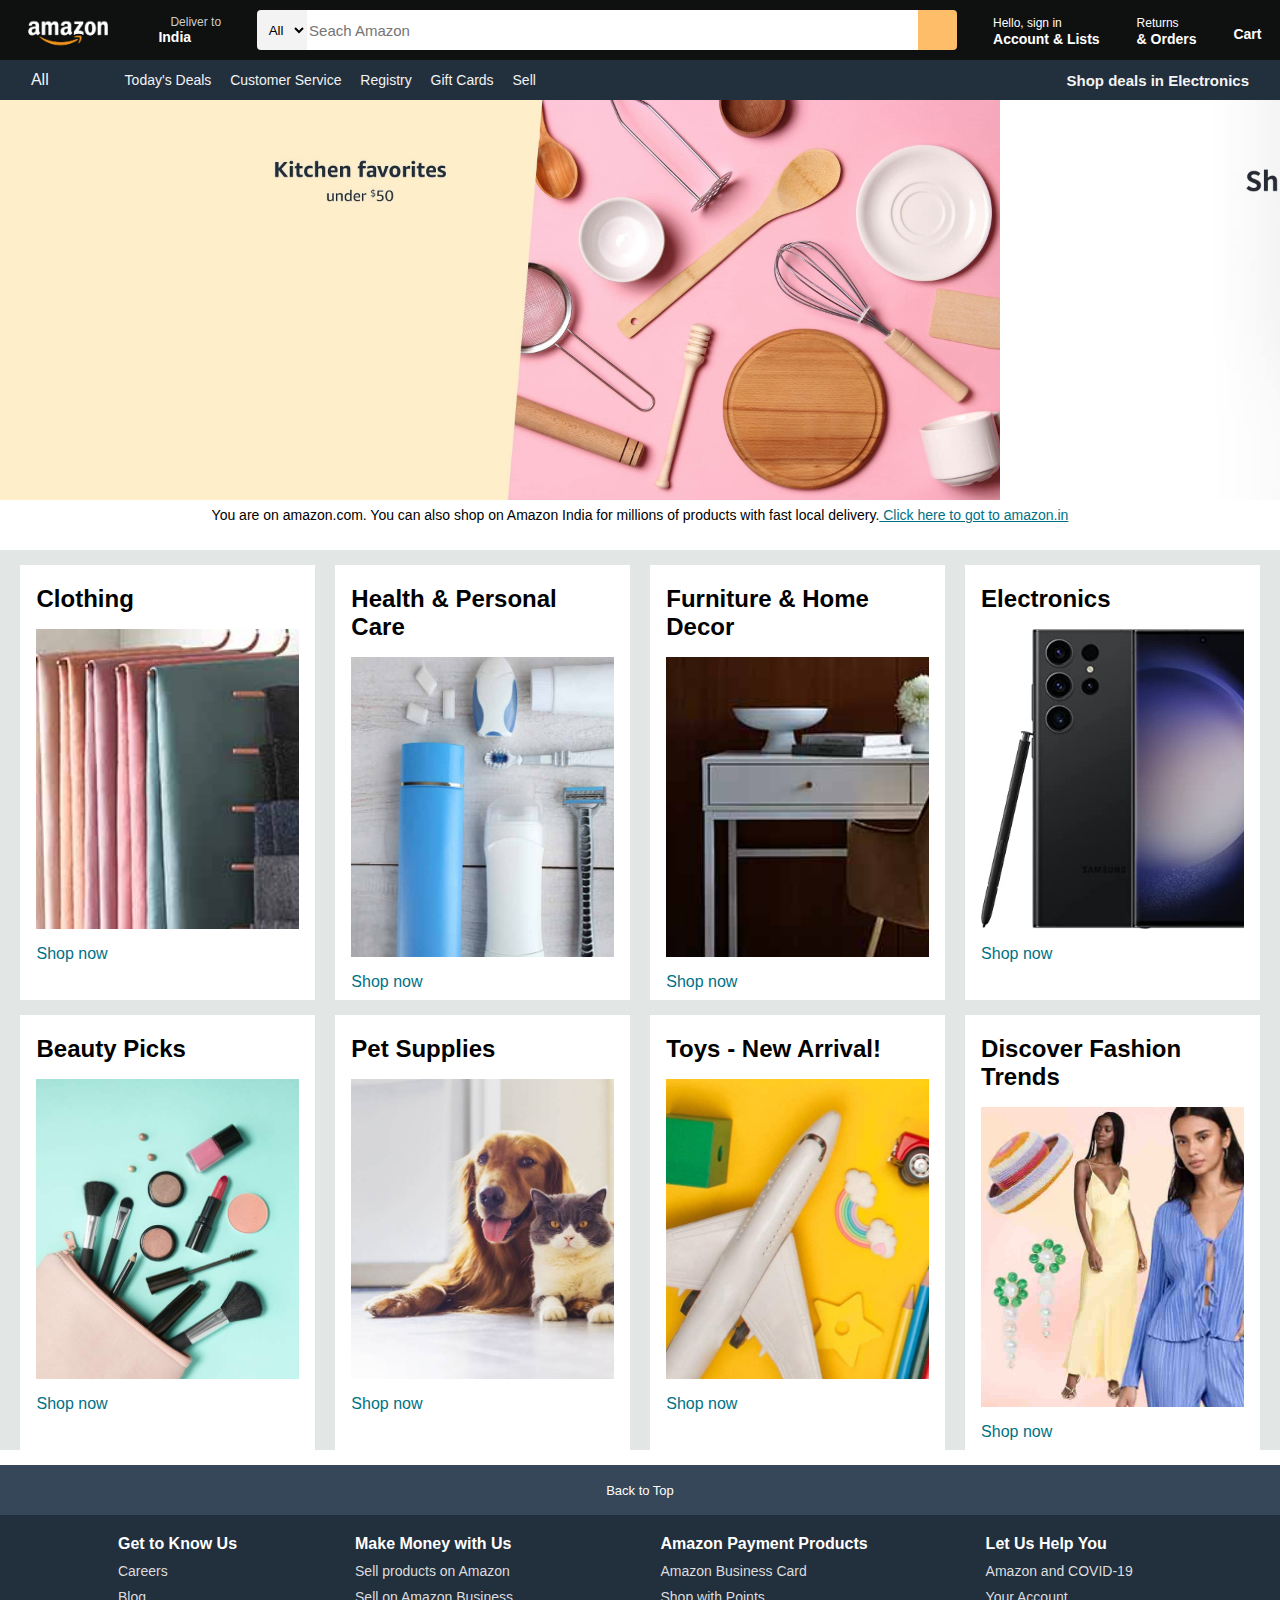
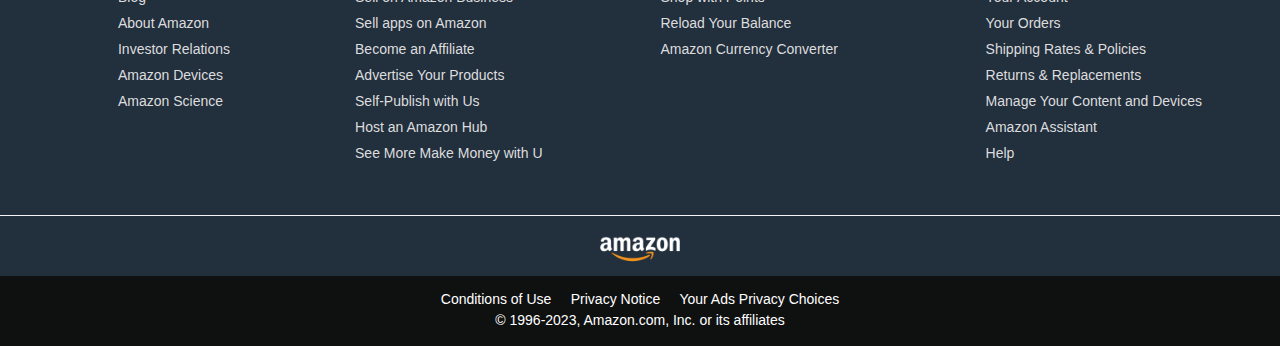
==== index.html @ b9f0f502 "Add files via upload" ====
<!DOCTYPE html>
<html lang="en">

<head>
    <meta charset="UTF-8">
    <meta http-equiv="X-UA-Compatible" content="IE=edge">
    <meta name="viewport" content="width=device-width, initial-scale=1.0">
    <link rel="stylesheet" href="style.css">
    <link rel="stylesheet" href="https://cdnjs.cloudflare.com/ajax/libs/font-awesome/6.4.0/css/all.min.css"
        integrity="sha512-iecdLmaskl7CVkqkXNQ/ZH/XLlvWZOJyj7Yy7tcenmpD1ypASozpmT/E0iPtmFIB46ZmdtAc9eNBvH0H/ZpiBw=="
        crossorigin="anonymous" referrerpolicy="no-referrer" />
    <title>Amazon_CLONE</title>
</head>

<body>
    <header>
        <div class="navbar">
            <div class="logo border"></div>
            
            <div class="nav-addr border">
                <p class="deliver">Deliver to</p>
                <div class="addr-icon">
                    <i class="fa-solid fa-location-dot"></i>
                    <p class="location">India</p>
                </div>
            </div>

            <div class="nav-search">
                <select class="search-select">
                    <option value="all" style="text-align: center;">All</option>
                    <option value="">Groceries and Gourmet Food</option>
                    <option value="">Industrial and Scientific</option>
                    <option value="">Handmade</option>
                    <option value="">Books</option>   
                    <option value="">Clothing, Shoes, and Jewelry</option> 
                    <option value="">Home and Kitchen</option> 
                    <option value="">Health and Personal Care</option> 
                    <option value="">Beauty and Personal Care</option>  
                    <option value="">Automotive</option> 
                    <option value="">Toys and Games</option> 
                    <option value="">Sports and Outdoors</option> 
                    <option value="">Tools and Home Improvement</option>   
                    <option value="">Office Products</option>  
                    <option value="">Movies and TV Shows</option>   
                    <option value="">Music</option> 
                    <option value="">Pet Supplies</option>
                </select>
                  
                <input class="search-input" placeholder="Seach Amazon">
                <div class="search-icon">
                    <i class="fa-solid fa-magnifying-glass"></i>
                </div>
            </div>

            <div class="nav-signin border">
                <p><span>Hello, sign in</span></p>
                <p class="nav-second">Account & Lists</p>
            </div>

            <div class="nav-signin border">
                <p><span>Returns</span></p>
                <p class="nav-second">& Orders</p>
            </div>

            <div class="nav-cart border">
                <i class="fa-solid fa-cart-shopping"></i>Cart
            </div>
        </div>

        <div class="nav-panel">
            <div class="panel-all border">
                <i class="fa-solid fa-bars"></i> All
            </div>
            <div class="panel-option">
                    <a href="">Today's Deals</a>
                    <a href="">Customer Service</a>
                    <a href="">Registry</a>
                    <a href="">Gift Cards</a>
                    <a href="">Sell</a>
            </div>
            <div class="panel-deals border">
                <p>Shop deals in Electronics</p>
            </div>
        </div>
    </header>

    <div class="hero-section">
        <div class="image-container">
            <img src="hero images/hero1_image.jpg" alt="Image 1">
            <img src="hero images/hero2_image.jpg" alt="Image 2">
            <img src="hero images/hero3_image.jpg" alt="Image 3">
            <img src="hero images/hero4_image.jpg" alt="Image 4">
            <img src="hero images/hero5_image.jpg" alt="Image 5">
        </div>
          
        <div class="hero-msg">
            <p>You are on amazon.com. You can also shop on Amazon India for millions of products with fast local
                delivery.<a href=""> Click here to got to amazon.in</a></p>
        </div>
    </div>

    <div class="shop-section">
        
            <div class="box1 box">
                <div class="box-content">
                    <h2>Clothing</h2>
                    <div class="box-img" style="background-image: url('box images/box1_image.jpg');"></div>
                    <a href="">Shop now</a>
                </div>
            </div>
            <div class="box2 box">
                <div class="box-content">
                    <h2>Health & Personal Care</h2>
                    <div class="box-img" style="background-image: url('box images/box2_image.jpg');"></div>
                    <a href="">Shop now</a>
                </div>
            </div>
            <div class="box3 box">
                <div class="box-content">
                    <h2>Furniture & Home Decor</h2>
                    <div class="box-img" style="background-image: url('box images/box3_image.jpg');"></div>
                    <a href="">Shop now</a>
                </div>
            </div>
            <div class="box4 box">
                <div class="box-content">
                    <h2>Electronics</h2>
                    <div class="box-img" style="background-image: url('box images/box4_image.jpg');"></div>
                    <a href="">Shop now</a>
                </div>
            </div>

            <div class="box5 box">
                <div class="box-content">
                    <h2>Beauty Picks</h2>
                    <div class="box-img" style="background-image: url('box images/box5_image.jpg');"></div>
                    <a href="">Shop now</a>
                </div>
            </div>
            <div class="box6 box">
                <div class="box-content">
                    <h2>Pet Supplies</h2>
                    <div class="box-img" style="background-image: url('box images/box6_image.jpg');"></div>
                    <a href="">Shop now</a>
                </div>
            </div>
            <div class="box7 box">
                <div class="box-content">
                    <h2>Toys - New Arrival!</h2>
                    <div class="box-img" style="background-image: url('box images/box7_image.jpg');"></div>
                    <a href="">Shop now</a>
                </div>
            </div>
            <div class="box8 box">
                <div class="box-content">
                    <h2>Discover Fashion Trends</h2>
                    <div class="box-img" style="background-image: url('box images/box8_image.jpg');"></div>
                    <a href="">Shop now</a>
                </div>
            </div>
    </div>

    <footer>
        <div class="foot-panel1">Back to Top</div>
        
        <div class="foot-panel2">
            <ul>
                <span>Get to Know Us</span>
                <a href="">Careers</a>
                <a href="">Blog</a>
                <a href="">About Amazon</a>
                <a href="">Investor Relations</a>
                <a href="">Amazon Devices</a>
                <a href="">Amazon Science</a>
            </ul>
            <ul>
                <span>Make Money with Us</span>
                <a href="">Sell products on Amazon</a>
                <a href="">Sell on Amazon Business</a>
                <a href="">Sell apps on Amazon</a>
                <a href="">Become an Affiliate</a>
                <a href="">Advertise Your Products</a>
                <a href="">Self-Publish with Us</a>
                <a href="">Host an Amazon Hub</a>
                <a href="">See More Make Money with U</a>
            </ul>
            <ul>
                <span>Amazon Payment Products</span>
                <a href="">Amazon Business Card</a>
                <a href="">Shop with Points</a>
                <a href="">Reload Your Balance</a>
                <a href="">Amazon Currency Converter</a>

            </ul>
            <ul>
                <span>Let Us Help You</span>
                <a href="">Amazon and COVID-19</a>
                <a href="">Your Account</a>
                <a href="">Your Orders</a>
                <a href="">Shipping Rates & Policies</a>
                <a href="">Returns & Replacements</a>
                <a href="">Manage Your Content and Devices</a>
                <a href="">Amazon Assistant</a>
                <a href="">Help</a>
            </ul>
        </div>

        <div class="foot-panel3">
            <div class="logo"></div>
        </div>

        <div class="foot-panel4">
           <div class="pages">
                <a>Conditions of Use</a> &nbsp;&nbsp;&nbsp;
                <a>Privacy Notice</a> &nbsp;&nbsp;&nbsp;
                <a>Your Ads Privacy Choices</a>
           </div>
            <div class="copyright">© 1996-2023, Amazon.com, Inc. or its affiliates</div>
        </div>
    </footer>
</body>
</html>
---- style.css ----
*{
    margin: 0px;
    font-family: Arial, Helvetica, sans-serif;
}

.navbar{
    height: 60px;
    background-color: #0f1111;
    color: white;
    display: flex;
    align-items: center;
    justify-content:space-around;
}

.logo{
    height: 50px;
    width: 100px;
    background-image: url("amazon_logo.png");
    background-size:cover;
}

.border{
    border: 1px solid transparent;
}
.border:hover{
    border: 1px solid white;
}

.deliver{
    color: #cccccc;
    font-size: 12px;
    margin-left: 15px;
}

.location{
    font-size: 14px;
    font-weight: 700;
    margin-left: 3px;
}

.addr-icon{
    display: flex;
}

.nav-search{
    display: flex;
    height: 40px;
    width: 700px;
    border-radius: 5px;
}

.nav-search:hover{
    border: 2px solid orange;
}

.search-select{
    background-color: #f3f3f3;
    width: 50px;
    text-align: left;
    border-top-left-radius: 4px;
    border-bottom-left-radius: 4px;
    border: none;
}

.search-input{
    width: 100%;
    font-size: 15px;
    border: none;
}

.search-icon{
    width: 45px;
    display: flex;
    justify-content: center;
    align-items: center;
    background-color: #febd68;
    color: #0f1111;
    font-size: 20px;
    border-top-right-radius: 4px;
    border-bottom-right-radius: 4px;
    border: none;
}

.nav-signin span{
    font-size: 12px;
}

.nav-second{
    font-size: 14px;
    font-weight: 700;
}

.nav-cart{
    font-size: 14px;
    font-weight: 700;
}

.nav-cart i{
    font-size: 25px;
}

.nav-panel{
    height: 40px;
    background-color: #222f3d;
    color: #f3f3f3;
    display: flex;
    align-items: center;
    justify-content: space-around;
}

.panel-option a{
    margin-left: 15px;
    display: inline;
    color: #f3f3f3;
    text-decoration: none;
}

.panel-option a:hover{
    text-decoration: underline;
}

.panel-option{
    width: 70%;
    font-size: 14px;
}
.panel-deals{
    font-size: 15px;
    font-weight: 700;
}

.image-container{
    background-size: cover;
    height: 400px;
    display: flex;
    justify-content: space-between;
    animation: moveImages 35s infinite;
}

@keyframes moveImages{
    0% {
      transform: translateX(10%);
    }
    20% {
      transform: translateX(-70%);
    }
    40% {
      transform: translateX(-150%);
    }
    60% {
      transform: translateX(-230%);
    }
    80% {
      transform: translateX(-300%);
    }
}


.hero-msg{
    background-color: white;
    color: black;
    height: 30px;
    font-size: 14px;
    display: flex;
    align-items: center;
    justify-content: center;
    margin-bottom: 20px;
}

.hero-msg a{
    color: #007185;
}

/* shop-section */
.shop-section{
    display: flex;
    flex-wrap: wrap;
    justify-content: space-evenly;
    background-color: #e2e7e6;
}
.box{
    height: 400px;
    width: 23%;
    background-color: white;
    padding: 20px 0px 15px;
    margin-top: 15px;
}

.box-img{
    height: 300px;
    background-size:cover;
    margin-top: 1rem;
    margin-bottom: 1rem;
}

.box-content{
    margin-left: 16px;
    margin-right: 16px;
}

.box-content a{
    color: #007185;
    text-decoration: none;
}
.box-content a:hover{
    text-decoration: underline;
}


/* footer */
footer{
    margin-top: 15px;
}

.foot-panel1{
    background-color: #37475a;
    color: white;
    font-size: 13px;
    height: 50px;
    display: flex;
    justify-content: center;
    align-items: center;
}

.foot-panel2{
    background-color: #222f3d;
    color: white;
    height: 300px;
    display: flex;
    justify-content: space-evenly;
}

ul{
    margin-top: 20px;
}

ul span{
    font-size: 16px;
    font-weight: 700;
}

ul a{
    display: block;
    text-decoration: none;
    font-size: 14px;
    margin-top: 10px;
    color: #dddddd;
}
ul a:hover{
    text-decoration: underline;
}

.foot-panel3{
    background-color: #222f3d;
    border-top: 1px solid whitesmoke;
    height: 60px;
    display: flex;
    justify-content: center;
    align-items: center;
}

.logo{
    height: 50px;
    width: 100px;
    background-image: url("amazon_logo.png");
    background-size:cover;
}

/* foot-panel 4 */
.foot-panel4{
    background-color: #0f1111;
    color: white;
    height: 70px;
    font-size: 14px;
    text-align: center;

}
.pages {
    padding-top: 15px;
}
.copyright {
    padding-top: 5px;
}
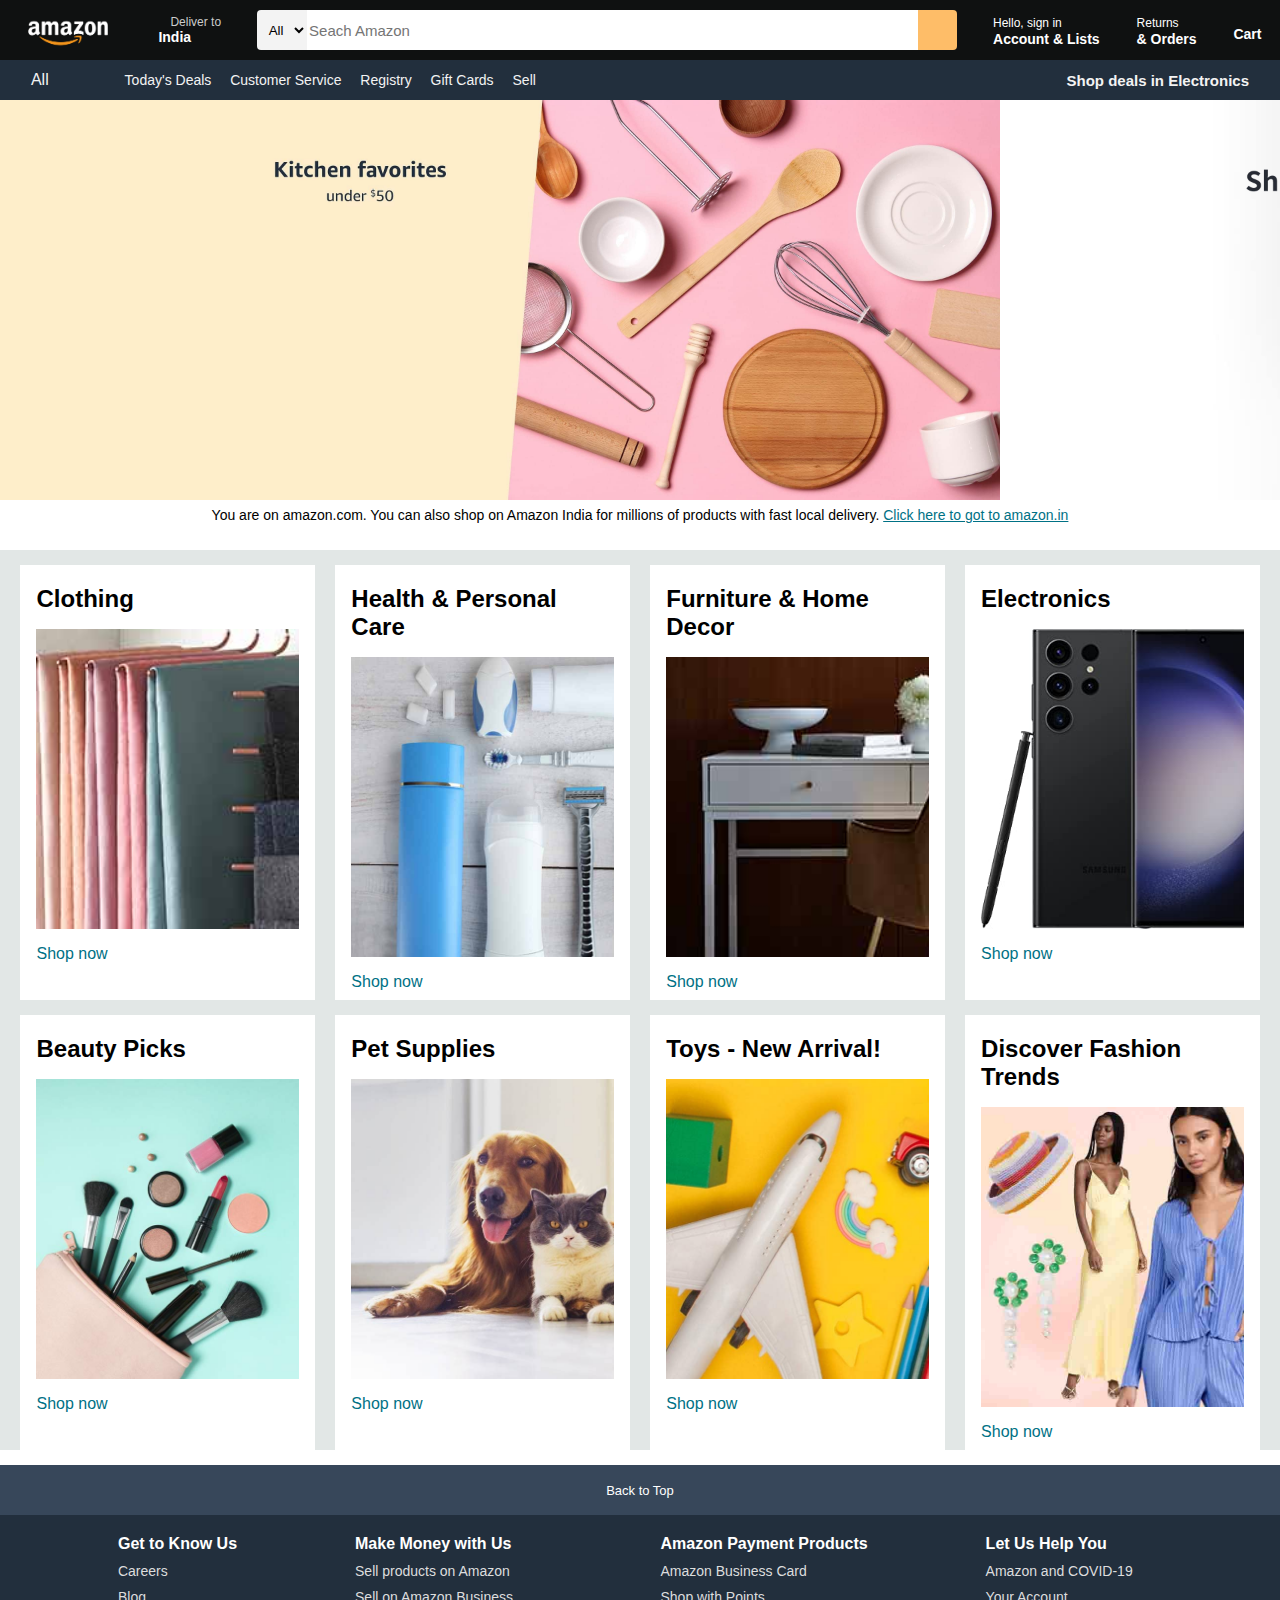
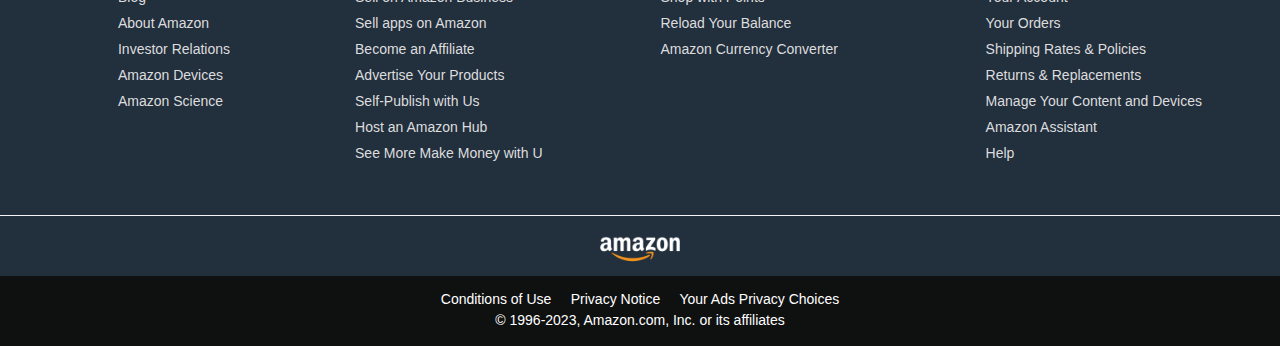
==== commit a459321c: "Add files via upload" ====
--- a/index.html
+++ b/index.html
@@ -95,7 +95,7 @@
           
         <div class="hero-msg">
             <p>You are on amazon.com. You can also shop on Amazon India for millions of products with fast local
-                delivery.<a href=""> Click here to got to amazon.in</a></p>
+                delivery. <a href="">Click here to got to amazon.in</a></p>
         </div>
     </div>
 
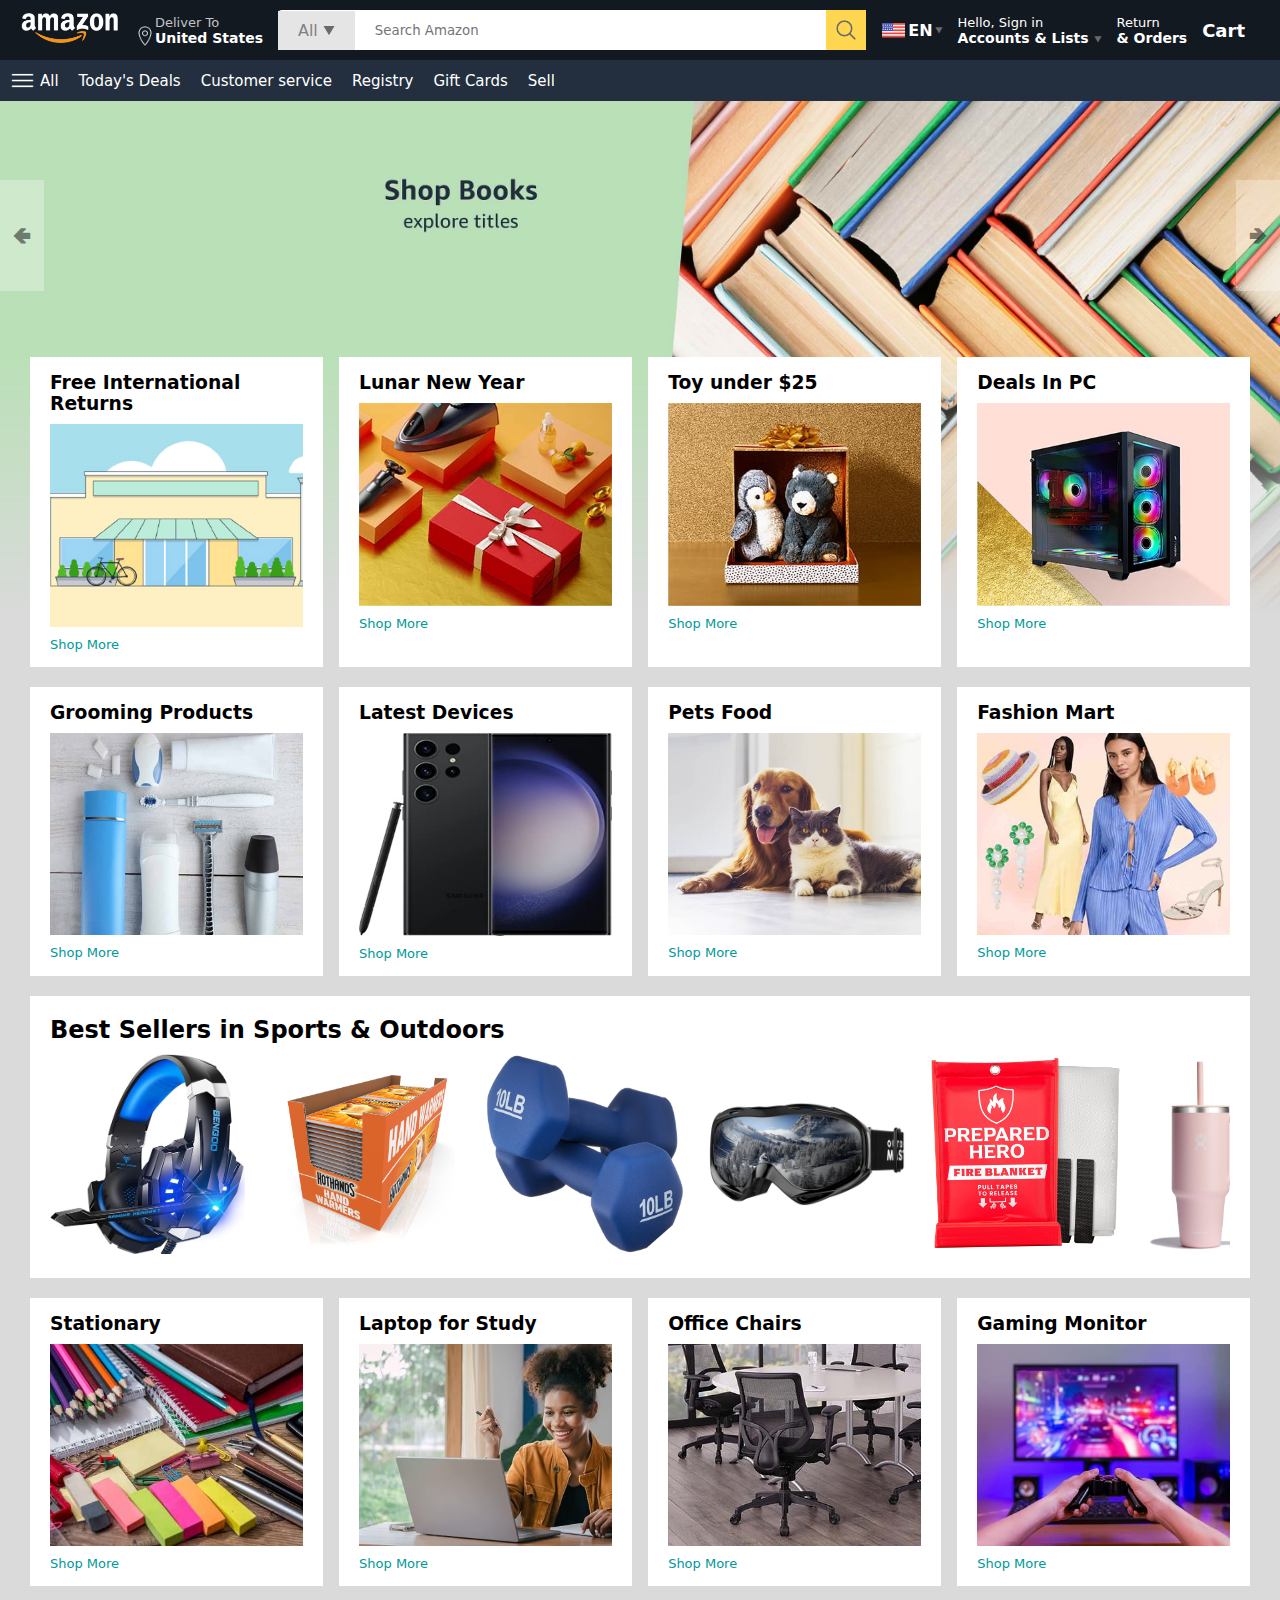
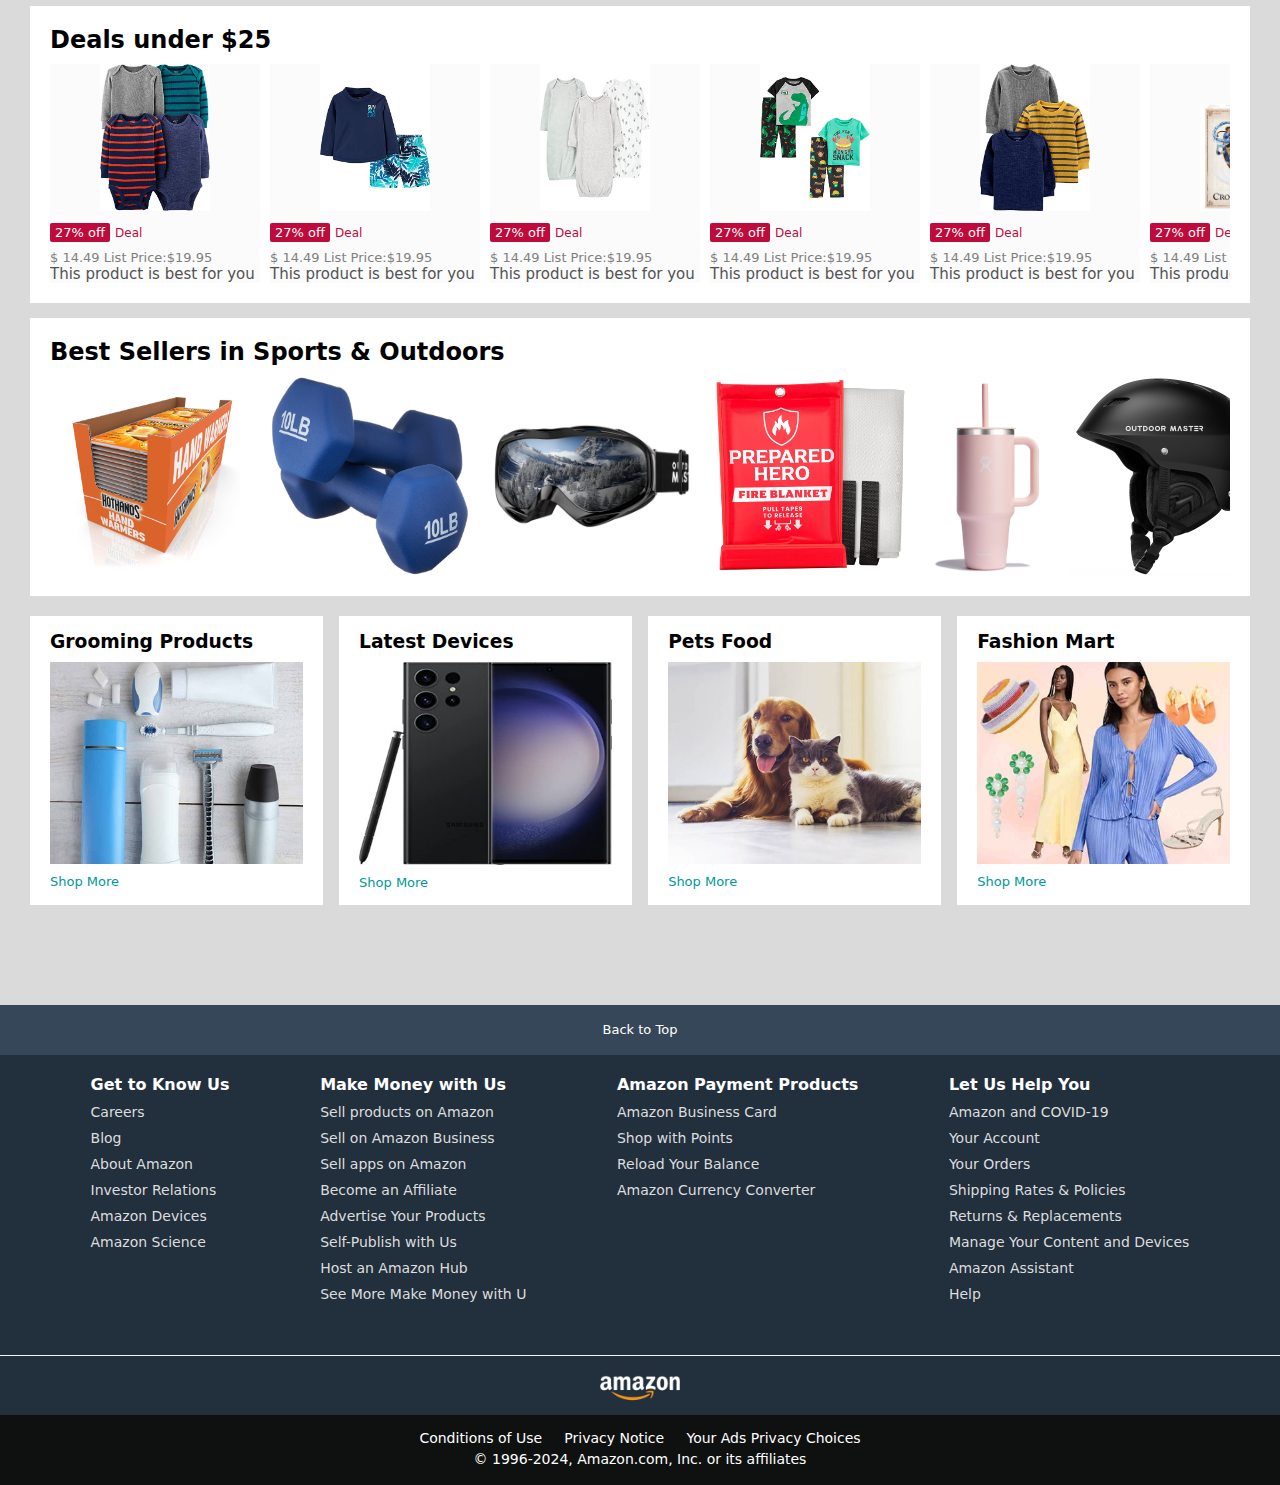
==== commit a537f475: "new commit" ====
--- a/index.html
+++ b/index.html
@@ -1,222 +1,408 @@
 <!DOCTYPE html>
 <html lang="en">
-
+<html lang="en">
 <head>
     <meta charset="UTF-8">
-    <meta http-equiv="X-UA-Compatible" content="IE=edge">
     <meta name="viewport" content="width=device-width, initial-scale=1.0">
+    <title>Amazon Clone</title>
     <link rel="stylesheet" href="style.css">
     <link rel="stylesheet" href="https://cdnjs.cloudflare.com/ajax/libs/font-awesome/6.4.0/css/all.min.css"
         integrity="sha512-iecdLmaskl7CVkqkXNQ/ZH/XLlvWZOJyj7Yy7tcenmpD1ypASozpmT/E0iPtmFIB46ZmdtAc9eNBvH0H/ZpiBw=="
         crossorigin="anonymous" referrerpolicy="no-referrer" />
-    <title>Amazon_CLONE</title>
 </head>
-
 <body>
-    <header>
-        <div class="navbar">
-            <div class="logo border"></div>
-            
-            <div class="nav-addr border">
-                <p class="deliver">Deliver to</p>
-                <div class="addr-icon">
-                    <i class="fa-solid fa-location-dot"></i>
-                    <p class="location">India</p>
-                </div>
-            </div>
-
-            <div class="nav-search">
-                <select class="search-select">
-                    <option value="all" style="text-align: center;">All</option>
-                    <option value="">Groceries and Gourmet Food</option>
-                    <option value="">Industrial and Scientific</option>
-                    <option value="">Handmade</option>
-                    <option value="">Books</option>   
-                    <option value="">Clothing, Shoes, and Jewelry</option> 
-                    <option value="">Home and Kitchen</option> 
-                    <option value="">Health and Personal Care</option> 
-                    <option value="">Beauty and Personal Care</option>  
-                    <option value="">Automotive</option> 
-                    <option value="">Toys and Games</option> 
-                    <option value="">Sports and Outdoors</option> 
-                    <option value="">Tools and Home Improvement</option>   
-                    <option value="">Office Products</option>  
-                    <option value="">Movies and TV Shows</option>   
-                    <option value="">Music</option> 
-                    <option value="">Pet Supplies</option>
-                </select>
-                  
-                <input class="search-input" placeholder="Seach Amazon">
-                <div class="search-icon">
-                    <i class="fa-solid fa-magnifying-glass"></i>
-                </div>
-            </div>
-
-            <div class="nav-signin border">
-                <p><span>Hello, sign in</span></p>
-                <p class="nav-second">Account & Lists</p>
-            </div>
-
-            <div class="nav-signin border">
-                <p><span>Returns</span></p>
-                <p class="nav-second">& Orders</p>
-            </div>
-
-            <div class="nav-cart border">
-                <i class="fa-solid fa-cart-shopping"></i>Cart
-            </div>
-        </div>
-
-        <div class="nav-panel">
-            <div class="panel-all border">
-                <i class="fa-solid fa-bars"></i> All
-            </div>
-            <div class="panel-option">
-                    <a href="">Today's Deals</a>
-                    <a href="">Customer Service</a>
-                    <a href="">Registry</a>
-                    <a href="">Gift Cards</a>
-                    <a href="">Sell</a>
-            </div>
-            <div class="panel-deals border">
-                <p>Shop deals in Electronics</p>
-            </div>
-        </div>
-    </header>
-
-    <div class="hero-section">
-        <div class="image-container">
-            <img src="hero images/hero1_image.jpg" alt="Image 1">
-            <img src="hero images/hero2_image.jpg" alt="Image 2">
-            <img src="hero images/hero3_image.jpg" alt="Image 3">
-            <img src="hero images/hero4_image.jpg" alt="Image 4">
-            <img src="hero images/hero5_image.jpg" alt="Image 5">
-        </div>
-          
-        <div class="hero-msg">
-            <p>You are on amazon.com. You can also shop on Amazon India for millions of products with fast local
-                delivery. <a href="">Click here to got to amazon.in</a></p>
-        </div>
-    </div>
-
-    <div class="shop-section">
-        
-            <div class="box1 box">
-                <div class="box-content">
-                    <h2>Clothing</h2>
-                    <div class="box-img" style="background-image: url('box images/box1_image.jpg');"></div>
-                    <a href="">Shop now</a>
-                </div>
-            </div>
-            <div class="box2 box">
-                <div class="box-content">
-                    <h2>Health & Personal Care</h2>
-                    <div class="box-img" style="background-image: url('box images/box2_image.jpg');"></div>
-                    <a href="">Shop now</a>
-                </div>
-            </div>
-            <div class="box3 box">
-                <div class="box-content">
-                    <h2>Furniture & Home Decor</h2>
-                    <div class="box-img" style="background-image: url('box images/box3_image.jpg');"></div>
-                    <a href="">Shop now</a>
-                </div>
-            </div>
-            <div class="box4 box">
-                <div class="box-content">
-                    <h2>Electronics</h2>
-                    <div class="box-img" style="background-image: url('box images/box4_image.jpg');"></div>
-                    <a href="">Shop now</a>
-                </div>
-            </div>
-
-            <div class="box5 box">
-                <div class="box-content">
-                    <h2>Beauty Picks</h2>
-                    <div class="box-img" style="background-image: url('box images/box5_image.jpg');"></div>
-                    <a href="">Shop now</a>
-                </div>
-            </div>
-            <div class="box6 box">
-                <div class="box-content">
-                    <h2>Pet Supplies</h2>
-                    <div class="box-img" style="background-image: url('box images/box6_image.jpg');"></div>
-                    <a href="">Shop now</a>
-                </div>
-            </div>
-            <div class="box7 box">
-                <div class="box-content">
-                    <h2>Toys - New Arrival!</h2>
-                    <div class="box-img" style="background-image: url('box images/box7_image.jpg');"></div>
-                    <a href="">Shop now</a>
-                </div>
-            </div>
-            <div class="box8 box">
-                <div class="box-content">
-                    <h2>Discover Fashion Trends</h2>
-                    <div class="box-img" style="background-image: url('box images/box8_image.jpg');"></div>
-                    <a href="">Shop now</a>
-                </div>
-            </div>
-    </div>
-
-    <footer>
-        <div class="foot-panel1">Back to Top</div>
-        
-        <div class="foot-panel2">
-            <ul>
-                <span>Get to Know Us</span>
-                <a href="">Careers</a>
-                <a href="">Blog</a>
-                <a href="">About Amazon</a>
-                <a href="">Investor Relations</a>
-                <a href="">Amazon Devices</a>
-                <a href="">Amazon Science</a>
-            </ul>
-            <ul>
-                <span>Make Money with Us</span>
-                <a href="">Sell products on Amazon</a>
-                <a href="">Sell on Amazon Business</a>
-                <a href="">Sell apps on Amazon</a>
-                <a href="">Become an Affiliate</a>
-                <a href="">Advertise Your Products</a>
-                <a href="">Self-Publish with Us</a>
-                <a href="">Host an Amazon Hub</a>
-                <a href="">See More Make Money with U</a>
-            </ul>
-            <ul>
-                <span>Amazon Payment Products</span>
-                <a href="">Amazon Business Card</a>
-                <a href="">Shop with Points</a>
-                <a href="">Reload Your Balance</a>
-                <a href="">Amazon Currency Converter</a>
-
-            </ul>
-            <ul>
-                <span>Let Us Help You</span>
-                <a href="">Amazon and COVID-19</a>
-                <a href="">Your Account</a>
-                <a href="">Your Orders</a>
-                <a href="">Shipping Rates & Policies</a>
-                <a href="">Returns & Replacements</a>
-                <a href="">Manage Your Content and Devices</a>
-                <a href="">Amazon Assistant</a>
-                <a href="">Help</a>
-            </ul>
-        </div>
-
-        <div class="foot-panel3">
-            <div class="logo"></div>
-        </div>
-
-        <div class="foot-panel4">
-           <div class="pages">
-                <a>Conditions of Use</a> &nbsp;&nbsp;&nbsp;
-                <a>Privacy Notice</a> &nbsp;&nbsp;&nbsp;
-                <a>Your Ads Privacy Choices</a>
-           </div>
-            <div class="copyright">© 1996-2023, Amazon.com, Inc. or its affiliates</div>
-        </div>
-    </footer>
+<body>
+    <nav>
+        <a href="/">
+            <img src="./assets/amazon_logo.png" width="100" alt="">
+        </a>
+        <div class="nav-country">
+            <img src="./assets/location_icon.png" height="20" alt="">
+            <div>
+                <p>Deliver To</p>
+                <h1>United States</h1>
+            </div>
+        </div>
+        <div class="nav-search">
+            <div class="nav-search-category">
+                <p>All</p>
+                <img src="./assets/dropdown_icon.png" height="12" alt="">
+            </div>
+            <input type="text" class="nav-search-input" placeholder="Search Amazon">
+            <img src="./assets/search_icon.png" class="nav-search-icon" alt="">
+        </div>
+        <div class="nav-language">
+            <img src="./assets/us_flag.png" width="25" alt="">
+            <p>EN</p>
+            <img src="./assets/dropdown_icon.png" width="8" alt="">
+        </div>
+        <div class="nav-text">
+            <p><a href="./signin.html">Hello, Sign in</a></p>
+            <h1>Accounts & Lists <img src="./assets/dropdown_icon.png" width="8" alt=""></h1>
+        </div>
+        <div class="nav-text">
+            <p>Return</p>
+            <h1>& Orders</h1>
+        </div>
+        <a href="./signin.html" class="mobile-user-icon" style="display: none;">
+            <img src="./assets/user.png" alt="">
+        </a>
+        <a href="./cart.html" class="nav-cart">
+            <i class="fa-solid fa-cart-shopping"></i>Cart
+            <!-- <img src="./assets/cart_icon.png" width="35" alt=""> -->
+            <!-- <h4>Cart</h4> -->
+        </a>
+    </nav>
+    <div class="nav-bottom">
+        <div class="nav-bottom-option">
+            <img src="./assets/menu_icon.png" width="25" alt="">
+            <p>All</p>
+        </div>
+        <p>Today's Deals</p>
+        <p>Customer service</p>
+        <p>Registry</p>
+        <p>Gift Cards</p>
+        <p>Sell</p>
+    </div>
+    <div class="header-slider">
+        <a href="#" class="control-prev">&#129144</a>
+        <a href="#" class="control-next">&#129146</a>
+        <ul>
+            <img src="./assets/header1.jpg" class="header-img" alt="">
+            <img src="./assets/header2.jpg" class="header-img" alt="">
+            <img src="./assets/header3.jpg" class="header-img" alt="">
+            <img src="./assets/header4.jpg" class="header-img" alt="">
+            <img src="./assets/header5.jpg" class="header-img" alt="">
+            <img src="./assets/header6.jpg" class="header-img" alt="">
+        </ul>
+    </div>
+
+    <div class="box-row header-box">
+        <div class="box-col">
+            <h3>Free International Returns</h3>
+            <img src="./assets/box1-1.jpg" alt="">
+            <a href="/">Shop More</a>
+        </div>
+        <div class="box-col">
+            <h3>Lunar New Year</h3>
+            <img src="./assets/box1-2.jpg" alt="">
+            <a href="/">Shop More</a>
+        </div>
+        <div class="box-col">
+            <h3>Toy under $25</h3>
+            <img src="./assets/box1-3.jpg" alt="">
+            <a href="/">Shop More</a>
+        </div>
+        <div class="box-col">
+            <h3>Deals In PC</h3>
+            <img src="./assets/box1-4.jpg" alt="">
+            <a href="/">Shop More</a>
+        </div>
+    </div>
+
+    <div class="box-row">
+        <div class="box-col">
+            <h3>Grooming Products</h3>
+            <img src="./assets/box2-1.jpg" alt="">
+            <a href="/">Shop More</a>
+        </div>
+        <div class="box-col">
+            <h3>Latest Devices</h3>
+            <img src="./assets/box2-2.jpg" alt="">
+            <a href="/">Shop More</a>
+        </div>
+        <div class="box-col">
+            <h3>Pets Food</h3>
+            <img src="./assets/box2-3.jpg" alt="">
+            <a href="/">Shop More</a>
+        </div>
+        <div class="box-col">
+            <h3>Fashion Mart</h3>
+            <img src="./assets/box2-4.jpg" alt="">
+            <a href="/">Shop More</a>
+        </div>
+    </div>
+
+    <div class="products-slider">
+        <h2>Best Sellers in Sports & Outdoors</h2>
+        <div class="products">
+            <a href="./product.html">
+                <img src="./assets/product_img.jpg" alt="">
+            </a>
+            <img src="./assets/product1-1.jpg" alt="">
+            <img src="./assets/product1-2.jpg" alt="">
+            <img src="./assets/product1-3.jpg" alt="">
+            <img src="./assets/product1-4.jpg" alt="">
+            <img src="./assets/product1-5.jpg" alt="">
+            <img src="./assets/product1-6.jpg" alt="">
+            <img src="./assets/product1-7.jpg" alt="">
+            <img src="./assets/product1-8.jpg" alt="">
+            <img src="./assets/product1-9.jpg" alt="">
+            <img src="./assets/product1-10.jpg" alt="">
+        </div>
+    </div>
+
+    <div class="box-row">
+        <div class="box-col">
+            <h3>Stationary</h3>
+            <img src="./assets/box3-1.jpg" alt="">
+            <a href="/">Shop More</a>
+        </div>
+        <div class="box-col">
+            <h3>Laptop for Study</h3>
+            <img src="./assets/box3-2.jpg" alt="">
+            <a href="/">Shop More</a>
+        </div>
+        <div class="box-col">
+            <h3>Office Chairs</h3>
+            <img src="./assets/box3-3.jpg" alt="">
+            <a href="/">Shop More</a>
+        </div>
+        <div class="box-col">
+            <h3>Gaming Monitor</h3>
+            <img src="./assets/box3-4.jpg" alt="">
+            <a href="/">Shop More</a>
+        </div>
+    </div>
+
+    <div class="products-slider-with-price">
+        <h2>Deals under $25</h2>
+        <div class="products">
+            <div class="product-card">
+                <div class="product-img-container">
+                    <img src="./assets/product2-1.jpg" alt="">
+                    <div class="product-offer">
+                        <p>27% off</p> <span>Deal</span>
+                    </div>
+                    <p class="product-price">$ <span>14.49</span> List Price:$19.95</p>
+                    <h4>This product is best for you</h4>
+                </div>
+            </div>
+
+            <div class="product-card">
+                <div class="product-img-container">
+                    <img src="./assets/product2-2.jpg" alt="">
+                    <div class="product-offer">
+                        <p>27% off</p> <span>Deal</span>
+                    </div>
+                    <p class="product-price">$ <span>14.49</span> List Price:$19.95</p>
+                    <h4>This product is best for you</h4>
+                </div>
+            </div>
+
+            <div class="product-card">
+                <div class="product-img-container">
+                    <img src="./assets/product2-3.jpg" alt="">
+                    <div class="product-offer">
+                        <p>27% off</p> <span>Deal</span>
+                    </div>
+                    <p class="product-price">$ <span>14.49</span> List Price:$19.95</p>
+                    <h4>This product is best for you</h4>
+                </div>
+            </div>
+
+            <div class="product-card">
+                <div class="product-img-container">
+                    <img src="./assets/product2-4.jpg" alt="">
+                    <div class="product-offer">
+                        <p>27% off</p> <span>Deal</span>
+                    </div>
+                    <p class="product-price">$ <span>14.49</span> List Price:$19.95</p>
+                    <h4>This product is best for you</h4>
+                </div>
+            </div>
+
+            <div class="product-card">
+                <div class="product-img-container">
+                    <img src="./assets/product2-5.jpg" alt="">
+                    <div class="product-offer">
+                        <p>27% off</p> <span>Deal</span>
+                    </div>
+                    <p class="product-price">$ <span>14.49</span> List Price:$19.95</p>
+                    <h4>This product is best for you</h4>
+                </div>
+            </div>
+
+            <div class="product-card">
+                <div class="product-img-container">
+                    <img src="./assets/product2-6.jpg" alt="">
+                    <div class="product-offer">
+                        <p>27% off</p> <span>Deal</span>
+                    </div>
+                    <p class="product-price">$ <span>14.49</span> List Price:$19.95</p>
+                    <h4>This product is best for you</h4>
+                </div>
+            </div>
+
+            <div class="product-card">
+                <div class="product-img-container">
+                    <img src="./assets/product2-7.jpg" alt="">
+                    <div class="product-offer">
+                        <p>27% off</p> <span>Deal</span>
+                    </div>
+                    <p class="product-price">$ <span>14.49</span> List Price:$19.95</p>
+                    <h4>This product is best for you</h4>
+                </div>
+            </div>
+
+            <div class="product-card">
+                <div class="product-img-container">
+                    <img src="./assets/product2-8.jpg" alt="">
+                    <div class="product-offer">
+                        <p>27% off</p> <span>Deal</span>
+                    </div>
+                    <p class="product-price">$ <span>14.49</span> List Price:$19.95</p>
+                    <h4>This product is best for you</h4>
+                </div>
+            </div>
+
+            <div class="product-card">
+                <div class="product-img-container">
+                    <img src="./assets/product2-9.jpg" alt="">
+                    <div class="product-offer">
+                        <p>27% off</p> <span>Deal</span>
+                    </div>
+                    <p class="product-price">$ <span>14.49</span> List Price:$19.95</p>
+                    <h4>This product is best for you</h4>
+                </div>
+            </div>
+
+            <div class="product-card">
+                <div class="product-img-container">
+                    <img src="./assets/product2-10.jpg" alt="">
+                    <div class="product-offer">
+                        <p>27% off</p> <span>Deal</span>
+                    </div>
+                    <p class="product-price">$ <span>14.49</span> List Price:$19.95</p>
+                    <h4>This product is best for you</h4>
+                </div>
+            </div>
+
+            <div class="product-card">
+                <div class="product-img-container">
+                    <img src="./assets/product2-11.jpg" alt="">
+                    <div class="product-offer">
+                        <p>27% off</p> <span>Deal</span>
+                    </div>
+                    <p class="product-price">$ <span>14.49</span> List Price:$19.95</p>
+                    <h4>This product is best for you</h4>
+                </div>
+            </div>
+
+            <div class="product-card">
+                <div class="product-img-container">
+                    <img src="./assets/product2-12.jpg" alt="">
+                    <div class="product-offer">
+                        <p>27% off</p> <span>Deal</span>
+                    </div>
+                    <p class="product-price">$ <span>14.49</span> List Price:$19.95</p>
+                    <h4>This product is best for you</h4>
+                </div>
+            </div>
+        </div>
+    </div>
+
+    <div class="products-slider">
+        <h2>Best Sellers in Sports & Outdoors</h2>
+        <div class="products">
+            <img src="./assets/product1-1.jpg" alt="">
+            <img src="./assets/product1-2.jpg" alt="">
+            <img src="./assets/product1-3.jpg" alt="">
+            <img src="./assets/product1-4.jpg" alt="">
+            <img src="./assets/product1-5.jpg" alt="">
+            <img src="./assets/product1-6.jpg" alt="">
+            <img src="./assets/product1-7.jpg" alt="">
+            <img src="./assets/product1-8.jpg" alt="">
+            <img src="./assets/product1-9.jpg" alt="">
+            <img src="./assets/product1-10.jpg" alt="">
+        </div>
+    </div>
+
+    <div class="box-row">
+        <div class="box-col">
+            <h3>Grooming Products</h3>
+            <img src="./assets/box2-1.jpg" alt="">
+            <a href="/">Shop More</a>
+        </div>
+        <div class="box-col">
+            <h3>Latest Devices</h3>
+            <img src="./assets/box2-2.jpg" alt="">
+            <a href="/">Shop More</a>
+        </div>
+        <div class="box-col">
+            <h3>Pets Food</h3>
+            <img src="./assets/box2-3.jpg" alt="">
+            <a href="/">Shop More</a>
+        </div>
+        <div class="box-col">
+            <h3>Fashion Mart</h3>
+            <img src="./assets/box2-4.jpg" alt="">
+            <a href="/">Shop More</a>
+        </div>
+    </div>
+
+
+<footer>
+    <div class="foot-panel1">Back to Top</div>
+
+    
+    <div class="foot-panel2">
+        <ul>
+            <span>Get to Know Us</span>
+            <a href="">Careers</a>
+            <a href="">Blog</a>
+            <a href="">About Amazon</a>
+            <a href="">Investor Relations</a>
+            <a href="">Amazon Devices</a>
+            <a href="">Amazon Science</a>
+        </ul>
+        <ul>
+            <span>Make Money with Us</span>
+            <a href="">Sell products on Amazon</a>
+            <a href="">Sell on Amazon Business</a>
+            <a href="">Sell apps on Amazon</a>
+            <a href="">Become an Affiliate</a>
+            <a href="">Advertise Your Products</a>
+            <a href="">Self-Publish with Us</a>
+            <a href="">Host an Amazon Hub</a>
+            <a href="">See More Make Money with U</a>
+        </ul>
+        <ul>
+            <span>Amazon Payment Products</span>
+            <a href="">Amazon Business Card</a>
+            <a href="">Shop with Points</a>
+            <a href="">Reload Your Balance</a>
+            <a href="">Amazon Currency Converter</a>
+
+        </ul>
+        <ul>
+            <span>Let Us Help You</span>
+            <a href="">Amazon and COVID-19</a>
+            <a href="">Your Account</a>
+            <a href="">Your Orders</a>
+            <a href="">Shipping Rates & Policies</a>
+            <a href="">Returns & Replacements</a>
+            <a href="">Manage Your Content and Devices</a>
+            <a href="">Amazon Assistant</a>
+            <a href="">Help</a>
+        </ul>
+    </div>
+    
+    <div class="foot-panel3">
+        <a href="/"><div class="logo"></div></a>
+    </div>
+
+    <div class="foot-panel4">
+       <div class="pages">
+            <a>Conditions of Use</a> &nbsp;&nbsp;&nbsp;
+            <a>Privacy Notice</a> &nbsp;&nbsp;&nbsp;
+            <a>Your Ads Privacy Choices</a>
+       </div>
+        <div class="copyright">© 1996-2024, Amazon.com, Inc. or its affiliates</div>
+    </div>
+</footer>
+
+
+<script src="script.js"></script>
 </body>
 </html>--- a/style.css
+++ b/style.css
@@ -1,214 +1,266 @@
-*{
-    margin: 0px;
-    font-family: Arial, Helvetica, sans-serif;
-}
-
-.navbar{
-    height: 60px;
-    background-color: #0f1111;
-    color: white;
-    display: flex;
-    align-items: center;
-    justify-content:space-around;
-}
-
-.logo{
-    height: 50px;
-    width: 100px;
-    background-image: url("amazon_logo.png");
-    background-size:cover;
-}
-
-.border{
-    border: 1px solid transparent;
-}
-.border:hover{
-    border: 1px solid white;
-}
-
-.deliver{
-    color: #cccccc;
+* {
+    padding: 0;
+    margin: 0;
+    box-sizing: border-box;
+    font-family: system-ui, -apple-system, BlinkMacSystemFont, 'Segoe UI', Roboto, Oxygen, Ubuntu, Cantarell, 'Open Sans', 'Helvetica Neue', sans-serif;
+}
+
+a {
+    text-decoration: none;
+    color: inherit;
+}
+
+body {
+    background: #dadada;
+}
+
+nav {
+    display: flex;
+    align-items: center;
+    justify-content: space-between;
+    padding: 10px 20px;
+    background: #131921;
+    color: #fff;
+}
+
+.nav-country {
+    display: flex;
+    align-items: end;
+    margin-left: 15px;
+    font-size: 13px;
+    color: #c4c4c4;
+}
+
+.nav-country h1 {
+    font-size: 14px;
+    color: #fff;
+}
+
+.nav-search {
+    flex: 1;
+    display: flex;
+    align-items: center;
+    background: #fff;
+    color: #808080;
+    max-width: 1000px;
+    border-radius: 4px;
+    margin-left: 15px;
+}
+
+.nav-search-category {
+    display: flex;
+    align-items: center;
+    padding: 10px 20px;
+    gap: 5px;
+    background: #e5e5e5;
+    /* border-radius: 4px 0 0 4px; */
+}
+
+.nav-search-input {
+    border: none;
+    outline: none;
+    padding-left: 20px;
+    width: 100%;
+}
+
+.nav-search-icon {
+    max-width: 40px;
+    padding: 8px;
+    background: #ffd64f;
+    /* border-radius: 0 4px 4px 0; */
+}
+
+.nav-language {
+    display: flex;
+    align-items: center;
+    gap: 2px;
+    font-weight: 600;
+    margin-left: 15px;
+}
+
+.nav-text {
+    margin-left: 15px;
+}
+
+.nav-text p {
+    font-size: 13px;
+}
+
+.nav-text h1 {
+    font-size: 14px;
+}
+
+.nav-cart {
+    display: flex;
+    align-items: center;
+    margin: 0 15px;
+    font-size: 18px;
+    font-weight: 700;
+}
+
+.nav-bottom {
+    display: flex;
+    align-items: center;
+    gap: 20px;
+    padding: 8px 10px;
+    background: #232f3e;
+    color: #fff;
+    font-size: 15px;
+}
+
+.nav-bottom-option {
+    display: flex;
+    align-items: center;
+    gap: 5px;
+    font-weight: 500;
+}
+
+.header-slider ul {
+    margin: 0;
+    display: flex;
+    overflow-y: hidden;
+}
+
+.header-img {
+    max-width: 100%;
+    mask-image: linear-gradient(to bottom, #000000 50%, transparent 100%);
+}
+
+.header-slider a {
+    position: absolute;
+    top: 20%;
+    z-index: 1;
+    padding: 5vh 1vw;
+    background: #ffffff4f;
+    color: #0000007b;
+    text-decoration: none;
+    font-weight: 600;
+    font-size: 18px;
+    cursor: pointer;
+    transition: background 0.3s ease, color 0.3s ease;
+}
+
+.header-slider a:hover {
+    background: #ffffff;
+    color: #000000;
+}
+
+.control-next {
+    right: 0;
+}
+
+.box-row {
+    display: flex;
+    flex-wrap: wrap;
+    row-gap: 20px;
+    justify-content: space-between;
+    margin: 20px 30px;
+}
+
+.box-col {
+    display: flex;
+    flex-direction: column;
+    gap: 10px;
+    padding: 15px 20px;
+    background: #fff;
+    max-width: 24%;
+    min-width: 200px;
+    z-index: 1;
+}
+
+.box-col a {
+    font-size: 13px;
+    color: #009999;
+    font-weight: 500;
+}
+
+.header-box {
+    margin-top: -20vw;
+}
+
+.products-slider {
+    background: #fff;
+    margin: 0 30px;
+    padding: 20px;
+    margin-bottom: 15px;
+}
+
+.products-slider .products {
+    display: flex;
+    overflow-x: auto;
+    gap: 20px;
+    margin-top: 10px;
+}
+
+.products-slider .products img {
+    max-width: 200px;
+    max-height: 200px;
+}
+
+/* .products-slider .products::-webkit-scrollbar{
+    display: none;
+} */
+
+.products-slider-with-price {
+    background: #fff;
+    margin: 0 30px;
+    padding: 20px;
+    margin-bottom: 15px;
+}
+
+.products-slider-with-price .products {
+    display: flex;
+    overflow-x: auto;
+    gap: 10px;
+    margin-top: 10px;
+}
+
+/* .products-slider-with-price .products::-webkit-scrollbar{
+    display: none;
+} */
+
+.product-card {
+    display: flex;
+    flex-direction: column;
+    justify-content: end;
+    min-width: 210px;
+    background: #fbfbfb;
+}
+
+.product-card img {
+    width: 110px;
+    margin: 0 50px;
+}
+
+.product-offer p {
+    background: #be0b3b;
+    color: #fff;
+    display: inline-block;
+    padding: 2px 5px;
+    border-radius: 2px;
+    margin: 8px 0;
+    font-size: 13px;
+}
+
+.product-offer span {
+    color: #be0b3b;
+    font-weight: 500;
     font-size: 12px;
-    margin-left: 15px;
-}
-
-.location{
-    font-size: 14px;
-    font-weight: 700;
-    margin-left: 3px;
-}
-
-.addr-icon{
-    display: flex;
-}
-
-.nav-search{
-    display: flex;
-    height: 40px;
-    width: 700px;
-    border-radius: 5px;
-}
-
-.nav-search:hover{
-    border: 2px solid orange;
-}
-
-.search-select{
-    background-color: #f3f3f3;
-    width: 50px;
-    text-align: left;
-    border-top-left-radius: 4px;
-    border-bottom-left-radius: 4px;
-    border: none;
-}
-
-.search-input{
-    width: 100%;
+}
+
+.product-price {
+    color: gray;
+    font-size: 13px;
+}
+
+.product-card h4 {
+    color: #525252;
     font-size: 15px;
-    border: none;
-}
-
-.search-icon{
-    width: 45px;
-    display: flex;
-    justify-content: center;
-    align-items: center;
-    background-color: #febd68;
-    color: #0f1111;
-    font-size: 20px;
-    border-top-right-radius: 4px;
-    border-bottom-right-radius: 4px;
-    border: none;
-}
-
-.nav-signin span{
-    font-size: 12px;
-}
-
-.nav-second{
-    font-size: 14px;
-    font-weight: 700;
-}
-
-.nav-cart{
-    font-size: 14px;
-    font-weight: 700;
-}
-
-.nav-cart i{
-    font-size: 25px;
-}
-
-.nav-panel{
-    height: 40px;
-    background-color: #222f3d;
-    color: #f3f3f3;
-    display: flex;
-    align-items: center;
-    justify-content: space-around;
-}
-
-.panel-option a{
-    margin-left: 15px;
-    display: inline;
-    color: #f3f3f3;
-    text-decoration: none;
-}
-
-.panel-option a:hover{
-    text-decoration: underline;
-}
-
-.panel-option{
-    width: 70%;
-    font-size: 14px;
-}
-.panel-deals{
-    font-size: 15px;
-    font-weight: 700;
-}
-
-.image-container{
-    background-size: cover;
-    height: 400px;
-    display: flex;
-    justify-content: space-between;
-    animation: moveImages 35s infinite;
-}
-
-@keyframes moveImages{
-    0% {
-      transform: translateX(10%);
-    }
-    20% {
-      transform: translateX(-70%);
-    }
-    40% {
-      transform: translateX(-150%);
-    }
-    60% {
-      transform: translateX(-230%);
-    }
-    80% {
-      transform: translateX(-300%);
-    }
-}
-
-
-.hero-msg{
-    background-color: white;
-    color: black;
-    height: 30px;
-    font-size: 14px;
-    display: flex;
-    align-items: center;
-    justify-content: center;
-    margin-bottom: 20px;
-}
-
-.hero-msg a{
-    color: #007185;
-}
-
-/* shop-section */
-.shop-section{
-    display: flex;
-    flex-wrap: wrap;
-    justify-content: space-evenly;
-    background-color: #e2e7e6;
-}
-.box{
-    height: 400px;
-    width: 23%;
-    background-color: white;
-    padding: 20px 0px 15px;
-    margin-top: 15px;
-}
-
-.box-img{
-    height: 300px;
-    background-size:cover;
-    margin-top: 1rem;
-    margin-bottom: 1rem;
-}
-
-.box-content{
-    margin-left: 16px;
-    margin-right: 16px;
-}
-
-.box-content a{
-    color: #007185;
-    text-decoration: none;
-}
-.box-content a:hover{
-    text-decoration: underline;
-}
-
-
-/* footer */
+    font-weight: 400;
+}
+
 footer{
-    margin-top: 15px;
+    margin-top: 100px;
 }
 
 .foot-panel1{
@@ -219,6 +271,12 @@
     display: flex;
     justify-content: center;
     align-items: center;
+    cursor: pointer;
+    transition: background-color 0.3s ease;
+}
+
+.foot-panel1:hover {
+    background-color: #37475ad6;
 }
 
 .foot-panel2{
@@ -261,7 +319,7 @@
 .logo{
     height: 50px;
     width: 100px;
-    background-image: url("amazon_logo.png");
+    background-image: url("./assets/amazon_logo_2.png");
     background-size:cover;
 }
 
@@ -279,4 +337,110 @@
 }
 .copyright {
     padding-top: 5px;
+}
+
+
+
+/* -------media query------ */
+@media only screen and (max-width:900px) {
+    nav{
+        flex-wrap: wrap;
+    }    
+    .nav-search{
+        order: 7;
+        margin: 15px 0 5px;
+        min-width: 300px;
+    }
+    .box-col{
+        max-width: 48%;
+    }
+
+}
+
+@media only screen and (max-width:600px) {
+    .nav-country{
+        display: none;
+    }
+    .nav-language{
+        display: none;
+    }
+    .nav-text{
+        display: none;
+    }
+    .nav-bottom{
+        font-size: 13px;
+        gap: 10px;
+        overflow-x: scroll;
+    }
+    .nav-bottom::-webkit-scrollbar{
+        display: none;
+    }
+    .nav-bottom p{
+        text-wrap: nowrap;
+    }
+    .mobile-user-icon{
+        display: flex !important;
+        flex: 1;
+        justify-content: flex-end;
+    }
+    .mobile-user-icon img{
+        width: 25px;
+    }
+    .nav-cart h4{
+        display: none;
+    }
+    .nav-cart img{
+        width: 25px;
+    } 
+    .header-slider a{
+        top: 24%;
+        padding: 2vh 1vw;
+        font-size: 15px;
+    }
+    .box-col{
+        max-width: 100%;
+        width: 100%;
+    }
+    
+    footer {
+        margin-top: 50px;
+
+      }
+    
+      .foot-panel1 {
+        font-size: 12px;
+        height: 40px;
+      }
+    
+      .foot-panel2 {
+        flex-direction: column;
+        height: auto;
+      }
+    
+      ul {
+        margin-top: 10px;
+      }
+    
+      ul span {
+        font-size: 14px;
+      }
+    
+      ul a {
+        font-size: 12px;
+        margin-top: 8px;
+      }
+    
+      .foot-panel3 {
+        height: 50px;
+      }
+    
+      .logo {
+        height: 40px;
+        width: 80px;
+      }
+    
+      .foot-panel4 {
+        height: 60px;
+        font-size: 12px;
+      }
 }